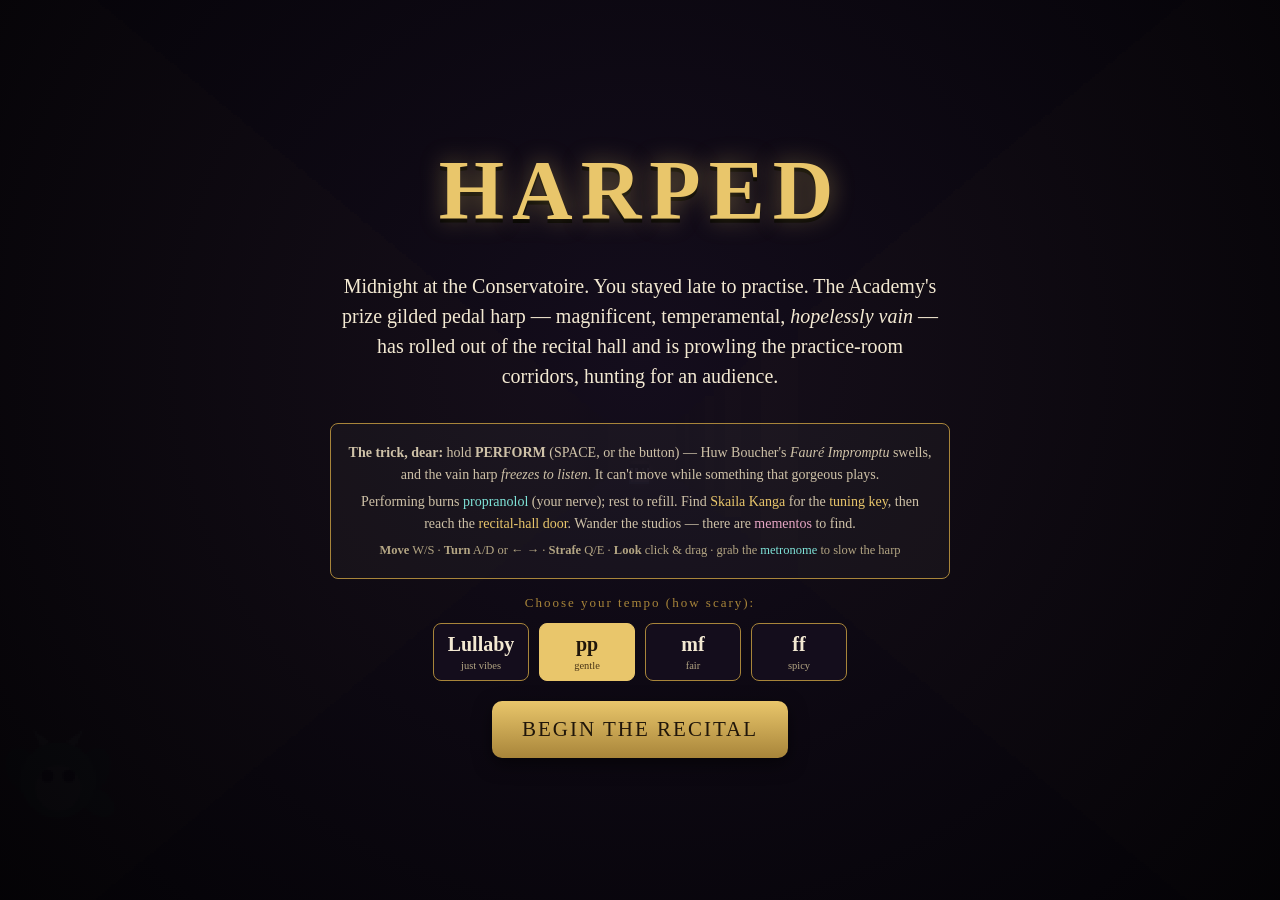
==== index.html @ ea74c3a4 "HARPED — initial commit (self-contained build + iPad fixes)" ====
<!DOCTYPE html>
<html lang="en">
<head>
  <meta charset="UTF-8" />
  <meta name="viewport" content="width=device-width, initial-scale=1.0, maximum-scale=1.0, user-scalable=no, viewport-fit=cover" />
  <meta name="apple-mobile-web-app-capable" content="yes" />
  <meta name="apple-mobile-web-app-status-bar-style" content="black-translucent" />
  <meta name="apple-mobile-web-app-title" content="HARPED" />
  <meta name="theme-color" content="#0a0710" />
  <title>HARPED — Midnight at the Conservatoire</title>
  <style>
/* ============================================================
   HARPED — candlelit conservatoire / elegant gothic.
   iPad-ready: safe areas, no scroll/zoom, big touch targets.
   ============================================================ */

:root {
  --ink:    #0a0710;
  --ink2:   #140d1c;
  --gold:   #e9c66b;
  --gold-d: #a8853a;
  --crimson:#c0392b;
  --cream:  #f3e9d2;
  --cyan:   #7fe3d8;
  --rose:   #e7a6c4;
}

* { box-sizing: border-box; -webkit-tap-highlight-color: transparent; }

html, body {
  margin: 0; width: 100%; height: 100%;
  position: fixed; overflow: hidden;        /* kill iOS rubber-band scroll */
  overscroll-behavior: none;
  background: #000; color: var(--cream);
  font-family: "Palatino Linotype", "Book Antiqua", Georgia, serif;
  user-select: none; -webkit-user-select: none;
  touch-action: none;                        /* no pinch/scroll gestures */
  -webkit-touch-callout: none;
}

#stage {
  position: relative; width: 100vw; height: 100vh;
  display: flex; align-items: center; justify-content: center;
  background: radial-gradient(circle at 50% 30%, #160f20 0%, #000 75%);
}

#game {
  width: 100vw; height: 100vh;
  object-fit: cover;
  image-rendering: pixelated; image-rendering: crisp-edges;
  display: block; touch-action: none;
}

.hidden { display: none !important; }

#crosshair {
  position: absolute; top: 50%; left: 50%; transform: translate(-50%, -50%);
  color: rgba(233,198,107,0.4); font-size: 22px; pointer-events: none; z-index: 4;
}

/* ----------------------- HUD ----------------------- */
#hud {
  position: absolute;
  top: calc(12px + env(safe-area-inset-top)); left: 50%;
  transform: translateX(-50%);
  width: min(760px, 92vw);
  display: flex; flex-direction: column; align-items: center; gap: 6px;
  pointer-events: none; text-shadow: 0 2px 6px #000; z-index: 3;
}
#medWrap {
  position: relative; width: 280px; height: 18px;
  background: #131a22; border: 1px solid #3d6f78; border-radius: 9px; overflow: hidden;
}
#medBar {
  height: 100%; width: 100%;
  background: linear-gradient(90deg, #3d6f78, var(--cyan));
  transition: width 0.05s linear;
}
.meterLabel {
  position: absolute; inset: 0; font-size: 11px; letter-spacing: 3px;
  display: flex; align-items: center; justify-content: center;
  color: #07211f; font-weight: bold;
}
#objective { font-size: 16px; color: var(--gold); font-style: italic; text-align: center; }
#memCount  { font-size: 13px; color: var(--rose); letter-spacing: 1px; }

#bark {
  position: absolute; bottom: 16%; left: 50%; transform: translateX(-50%);
  max-width: 80vw; padding: 8px 16px;
  background: rgba(10,7,16,0.8); border: 1px solid var(--gold-d); border-radius: 10px;
  color: var(--cream); font-style: italic; font-size: 17px; text-align: center;
  z-index: 3; pointer-events: none;
}

/* ----------------------- Overlays ----------------------- */
.screen {
  position: absolute; inset: 0;
  background: radial-gradient(circle at 50% 40%, rgba(20,13,28,0.94), rgba(3,2,5,0.99));
  display: flex; flex-direction: column; align-items: center; justify-content: center;
  text-align: center; padding: 22px; gap: 12px; z-index: 10; overflow-y: auto;
}
h1 {
  font-size: clamp(40px, 9vw, 84px); margin: 0; letter-spacing: 8px; color: var(--gold);
  text-shadow: 0 0 24px rgba(233,198,107,0.4), 0 4px 0 #000;
}
.winTitle  { color: var(--gold);    text-shadow: 0 0 30px rgba(233,198,107,0.6); }
.loseTitle { color: var(--crimson); text-shadow: 0 0 30px rgba(192,57,43,0.6);  }

.subtitle, .flavor { max-width: 600px; font-size: clamp(15px, 2.3vw, 20px); line-height: 1.5; color: var(--cream); }
.flavor { font-style: italic; min-height: 3em; }

.howto {
  max-width: 620px; font-size: 14px; line-height: 1.55; color: #cfc2a8;
  background: rgba(255,255,255,0.03); border: 1px solid var(--gold-d);
  border-radius: 8px; padding: 12px 16px;
}
.howto p { margin: 6px 0; }
.howto .keys { font-size: 12.5px; color: #b3a583; }
.gold { color: var(--gold); } .cyan { color: var(--cyan); } .rose { color: var(--rose); }

/* show the right control hint per device (toggled by JS body class) */
[data-touch] { display: none; }
body.is-touch [data-desktop] { display: none; }
body.is-touch [data-touch]   { display: block; }

.diffLabel { margin: 4px 0 0; color: var(--gold-d); letter-spacing: 2px; font-size: 13px; }
.difficulty { display: flex; gap: 10px; flex-wrap: wrap; justify-content: center; }
.diff {
  min-width: 96px; padding: 9px 8px;
  font-family: inherit; font-size: 20px; font-weight: bold; color: var(--cream);
  background: var(--ink2); border: 1px solid var(--gold-d); border-radius: 8px;
  cursor: pointer; transition: all 0.12s;
}
.diff small { display: block; font-size: 10.5px; font-weight: normal; color: #b3a583; margin-top: 4px; }
.diff:hover { border-color: var(--gold); }
.diff.selected { background: var(--gold); color: #20160a; border-color: var(--gold); }
.diff.selected small { color: #4a3617; }

.bigBtn {
  margin-top: 8px; padding: 16px 30px;
  font-family: inherit; font-size: 21px; letter-spacing: 2px; color: #20160a;
  background: linear-gradient(180deg, var(--gold), var(--gold-d));
  border: none; border-radius: 10px; cursor: pointer;
  box-shadow: 0 6px 18px rgba(0,0,0,0.5); transition: transform 0.1s;
}
.bigBtn:hover { transform: translateY(-2px); }
.bigBtn:active { transform: translateY(1px); }

/* ----------------------- Touch controls ----------------------- */
#touch {
  position: absolute; z-index: 5; pointer-events: none;
  left: 0; right: 0;
  bottom: calc(18px + env(safe-area-inset-bottom));
  display: flex; justify-content: space-between; align-items: flex-end;
  padding: 0 calc(22px + env(safe-area-inset-left)) 0 calc(22px + env(safe-area-inset-right));
}
#touch button { pointer-events: auto; }
#dpad { display: flex; flex-direction: column; align-items: center; gap: 8px; }
.drow { display: flex; gap: 8px; }
.dbtn {
  width: 74px; height: 74px; font-size: 28px; color: var(--gold);
  background: rgba(20,13,28,0.66); border: 1px solid var(--gold-d); border-radius: 14px;
}
.dbtn:active { background: rgba(233,198,107,0.28); }
#playBtn {
  width: 128px; height: 128px; border-radius: 50%;
  font-family: inherit; font-size: 19px; letter-spacing: 1px; color: #07211f;
  background: radial-gradient(circle at 40% 35%, var(--cyan), #3d6f78);
  border: 2px solid var(--cyan);
}
#playBtn small { font-size: 11px; }
#playBtn:active { filter: brightness(1.3); }

/* ----------------------- Rotate nudge ----------------------- */
#rotate {
  position: absolute; inset: 0; z-index: 20;
  display: none; flex-direction: column; align-items: center; justify-content: center;
  gap: 8px; text-align: center; font-size: 24px; color: var(--gold);
  background: rgba(3,2,5,0.97);
}
#rotate small { font-size: 14px; color: #b3a583; }
@media (orientation: portrait) and (max-width: 1024px) {
  body.is-touch #rotate { display: flex; }
}

  </style>
</head>
<body>
  <div id="stage">
    <canvas id="game"></canvas>

    <!-- Huw Boucher's Fauré Impromptu — your weapon. Routed through Web Audio so
         the volume swell works on iPad/iOS (Safari ignores <audio>.volume). -->
    <audio id="perform" src="[data-uri]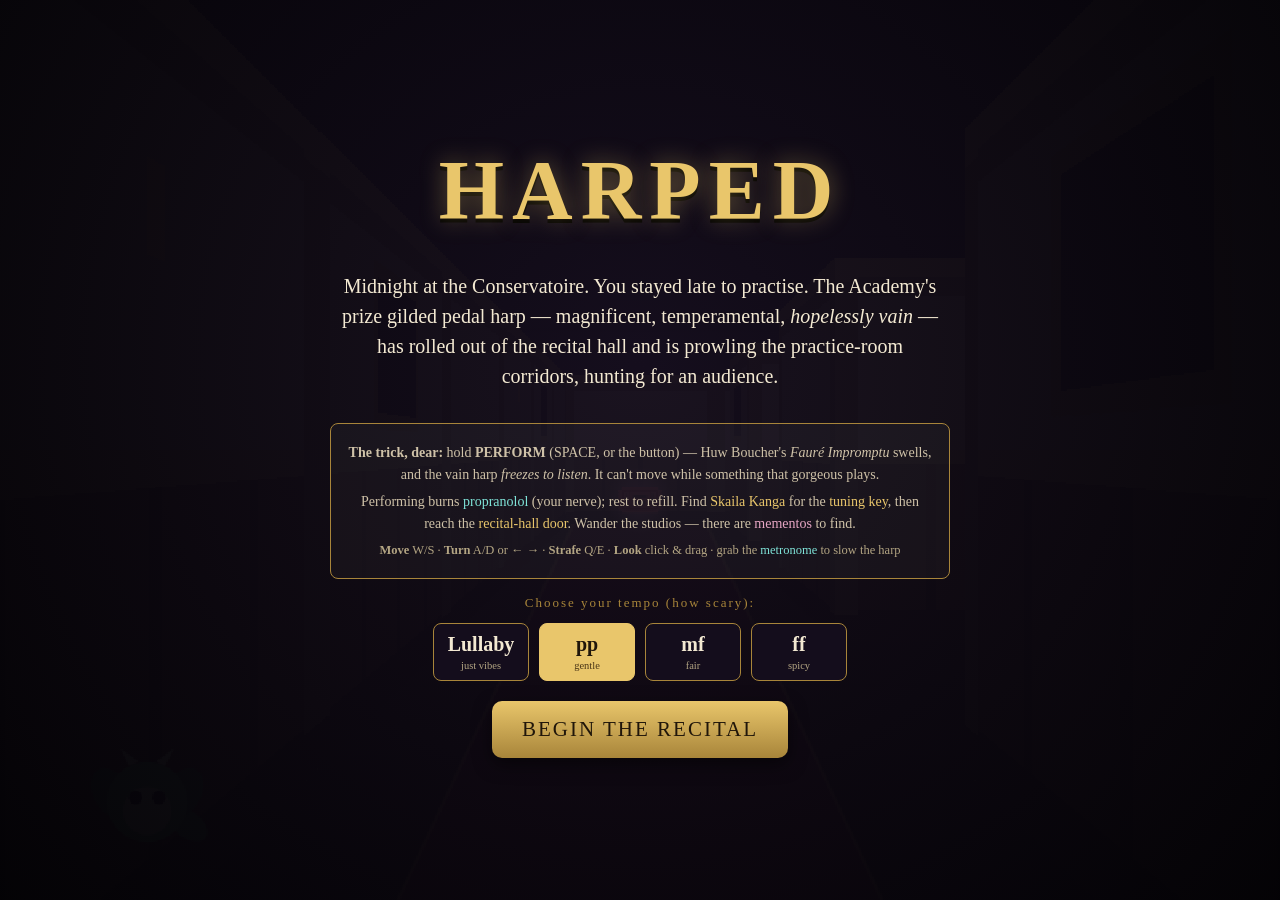
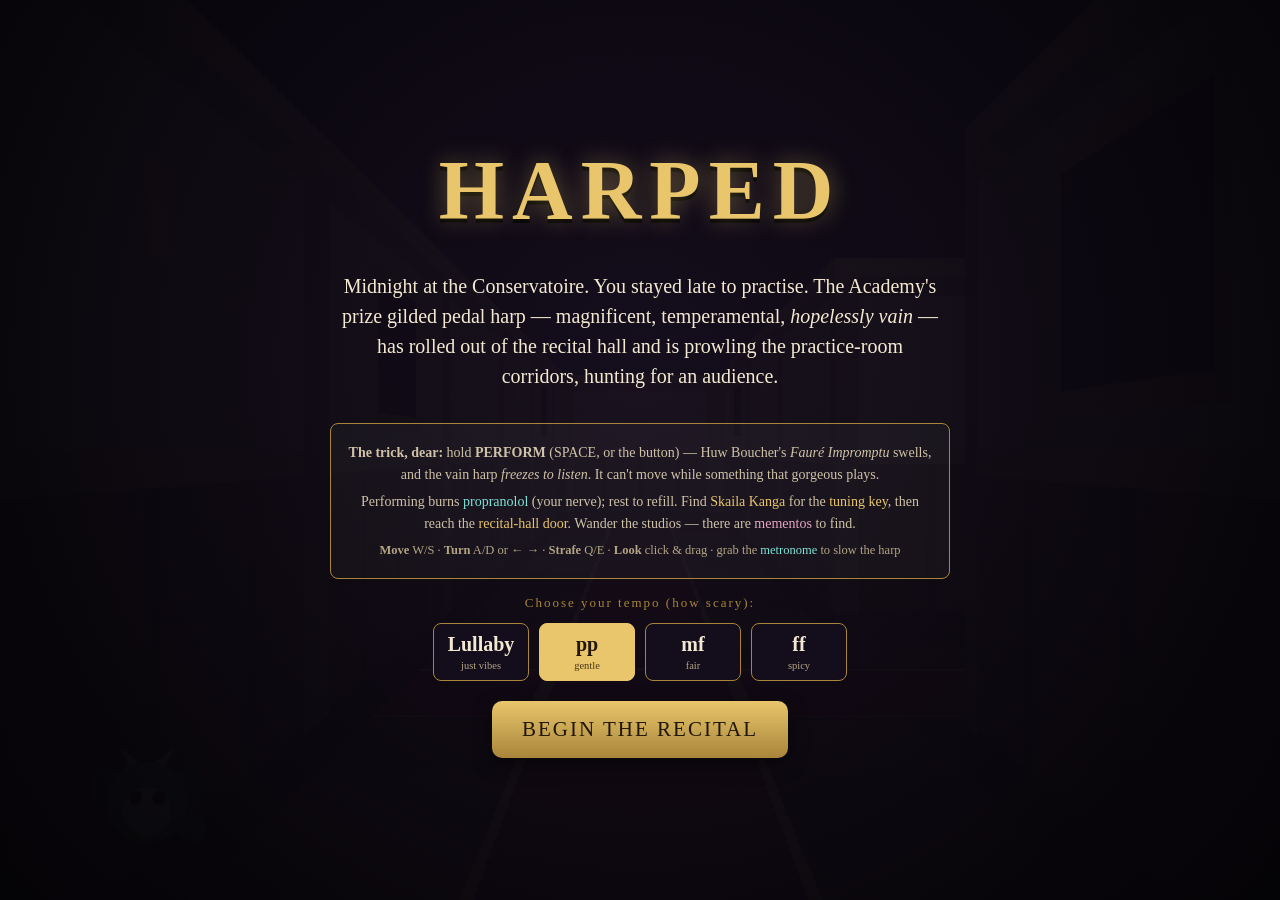
